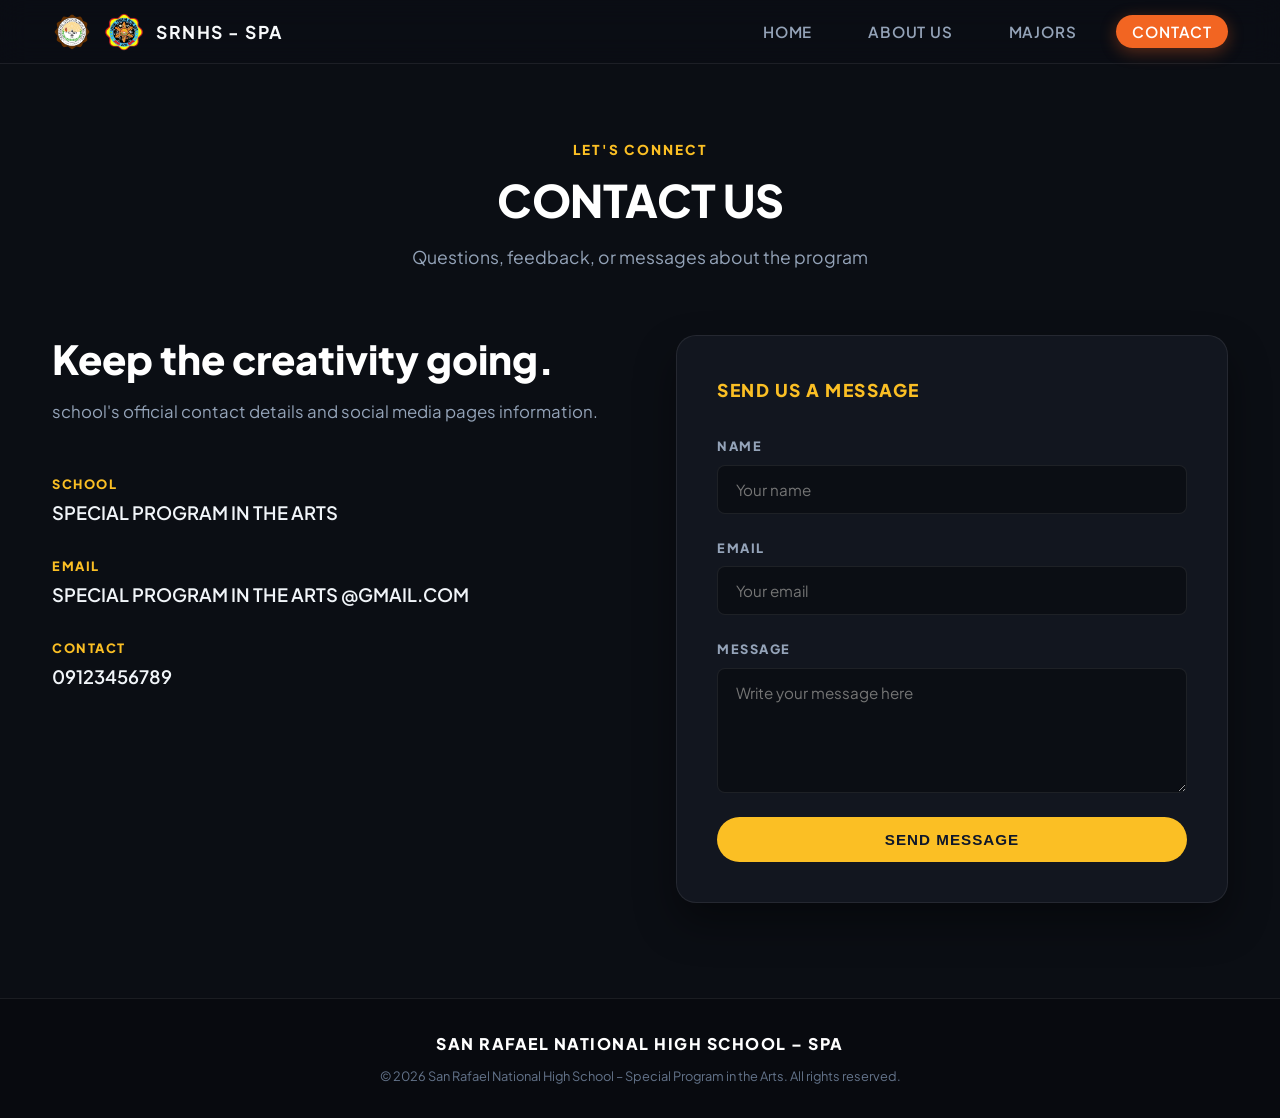
==== contact.html @ e234f444 "Initial commit" ====
<!DOCTYPE html>
<html lang="en">
<head>
    <meta charset="UTF-8" />
    <meta http-equiv="X-UA-Compatible" content="IE=edge" />
    <meta name="viewport" content="width=device-width, initial-scale=1.0" />
    <title>Contact Us – Special Program in the Arts | SRNHS</title>
    <link rel="icon" type="image/png" href="assets/logo/srnhs-logo.png" />
    <link rel="stylesheet" href="css/style.css" />
    <link rel="stylesheet" href="css/responsive.css" />
    <link rel="stylesheet" href="css/animations.css" />
</head>
<body>
    <header>
        <div class="container">
            <nav class="navbar" id="navbar">
                <div class="brand">
                    <a href="index.html">
                        <img class="brand-logo brand-logo-snrhs" src="assets/logo/srnhs-logo.png" alt="SNRHS logo" />
                        <img class="brand-logo brand-logo-spa" src="assets/logo/spa-logo.png" alt="SPA logo" />
                        <span class="brand-text">SRNHS - SPA</span>
                    </a>
                </div>
                <ul class="nav-links" id="nav-links">
                    <li><a href="index.html">HOME</a></li>
                    <li><a href="about.html">ABOUT US</a></li>
                    <li><a href="majors.html">MAJORS</a></li>
                    <li><a href="contact.html" class="active">CONTACT</a></li>
                </ul>
                <div class="burger" id="burger" aria-label="Toggle menu" role="button">
                    <div class="line1"></div>
                    <div class="line2"></div>
                    <div class="line3"></div>
                </div>
            </nav>
        </div>
    </header>

    <main>
        <!-- Page 11: Contact Us -->
        <section class="contact-hero">
            <div class="container">
                <span class="section-eyebrow reveal">LET'S CONNECT</span>
                <h1 class="section-title reveal delay-100">CONTACT US</h1>
                <p class="section-subtitle reveal delay-200">Questions, feedback, or messages about the program</p>
            </div>
        </section>

        <section class="contact-section">
            <div class="container">
                <div class="contact-grid">
                    <!-- Left Column: Info Details -->
                    <div class="contact-info-col reveal">
                        <h3>Keep the creativity going.</h3>
                        <p>school's official contact details and social media pages information.</p>

                        <div class="contact-details-list">
                            <div class="contact-detail-item">
                                <span class="contact-label">SCHOOL</span>
                                <span class="contact-val">SPECIAL PROGRAM IN THE ARTS</span>
                            </div>

                            <div class="contact-detail-item">
                                <span class="contact-label">EMAIL</span>
                                <span class="contact-val"><a href="mailto:specialprograminthearts@gmail.com">SPECIAL PROGRAM IN THE ARTS @GMAIL.COM</a></span>
                            </div>

                            <div class="contact-detail-item">
                                <span class="contact-label">CONTACT</span>
                                <span class="contact-val"><a href="tel:09123456789">09123456789</a></span>
                            </div>
                        </div>
                    </div>

                    <!-- Right Column: Interactive Form -->
                    <div class="contact-form-card reveal delay-200">
                        <h4>SEND US A MESSAGE</h4>
                        <div id="formAlert" class="form-alert" role="alert"></div>

                        <form id="contactForm" novalidate>
                            <div class="form-group">
                                <label for="name">NAME</label>
                                <input type="text" id="name" class="form-control" placeholder="Your name" required />
                            </div>

                            <div class="form-group">
                                <label for="email">EMAIL</label>
                                <input type="email" id="email" class="form-control" placeholder="Your email" required />
                            </div>

                            <div class="form-group">
                                <label for="message">MESSAGE</label>
                                <textarea id="message" class="form-control" placeholder="Write your message here" rows="5" required></textarea>
                            </div>

                            <button type="submit" class="btn-primary" style="width: 100%;">SEND MESSAGE</button>
                        </form>
                    </div>
                </div>
            </div>
        </section>
    </main>

    <footer>
        <div class="container footer-content">
            <div class="footer-brand">San Rafael National High School – SPA</div>
            <p class="footer-copy">&copy; 2026 San Rafael National High School – Special Program in the Arts. All rights reserved.</p>
        </div>
    </footer>

    <script src="js/navigation.js"></script>
    <script src="js/contact.js"></script>
    <script src="js/main.js"></script>
</body>
</html>
---- css/style.css ----
/* ==========================================================================
   SPA-Portfolio: San Rafael National High School - Special Program in the Arts
   Main Stylesheet (css/style.css)
   ========================================================================== */

@import url('https://fonts.googleapis.com/css2?family=Plus+Jakarta+Sans:wght@300;400;500;600;700;800&family=Cabinet+Grotesk:wght@700;800;900&display=swap');

:root {
    --bg-dark: #0b0e14;
    --bg-surface: #12161f;
    --bg-surface-elevated: #181d28;
    --bg-surface-card: #1c2230;
    --bg-card-light: #fbf9f5;
    
    --primary: #f26522;
    --primary-hover: #d95316;
    --primary-light: #ff8c4b;
    --primary-glow: rgba(242, 101, 34, 0.35);

    --accent-gold: #fbbf24;
    --accent-red: #ef4444;

    --text-main: #f8fafc;
    --text-muted: #94a3b8;
    --text-subtle: #64748b;
    --text-dark: #0f172a;
    --text-dark-muted: #475569;

    --border-color: rgba(255, 255, 255, 0.08);
    --border-highlight: rgba(242, 101, 34, 0.3);

    --radius-sm: 8px;
    --radius-md: 14px;
    --radius-lg: 20px;
    --radius-full: 9999px;

    --font-heading: 'Plus Jakarta Sans', system-ui, -apple-system, sans-serif;
    --font-body: 'Plus Jakarta Sans', system-ui, -apple-system, sans-serif;

    --container-max: 1240px;
    --transition-fast: 0.2s ease;
    --transition-medium: 0.35s ease;
}

/* ---------------- Global Reset & Base Styles ---------------- */
* {
    margin: 0;
    padding: 0;
    box-sizing: border-box;
}

html {
    scroll-behavior: smooth;
}

body {
    background-color: var(--bg-dark);
    color: var(--text-main);
    font-family: var(--font-body);
    font-size: 16px;
    line-height: 1.6;
    min-height: 100vh;
    display: flex;
    flex-direction: column;
    overflow-x: hidden;
    -webkit-font-smoothing: antialiased;
}

a {
    color: inherit;
    text-decoration: none;
    transition: color var(--transition-fast);
}

img {
    max-width: 100%;
    height: auto;
    display: block;
}

ul {
    list-style: none;
}

.container {
    width: 100%;
    max-width: var(--container-max);
    margin: 0 auto;
    padding: 0 2rem;
}

/* ---------------- Header & Navigation ---------------- */
header {
    position: sticky;
    top: 0;
    height: 64px;
    min-height: 64px;
    max-height: 64px;
    box-sizing: border-box;
    z-index: 1000;
    background: rgba(11, 14, 20, 0.85);
    backdrop-filter: blur(14px);
    -webkit-backdrop-filter: blur(14px);
    border-bottom: 1px solid var(--border-color);
    transition: background var(--transition-fast), border-color var(--transition-fast);
}

header.scrolled {
    background: rgba(11, 14, 20, 0.95);
    border-bottom: 1px solid rgba(242, 101, 34, 0.2);
    box-shadow: 0 10px 30px rgba(0, 0, 0, 0.5);
}

.navbar {
    display: flex;
    align-items: center;
    justify-content: space-between;
    height: 64px;
}

.brand a {
    display: flex;
    align-items: center;
    gap: 12px;
    font-weight: 800;
    font-size: 1.15rem;
    letter-spacing: 1.5px;
    color: var(--text-main);
}

.brand-logo {
    width: auto;
    height: 40px;
    object-fit: contain;
    display: block;
}

.brand-badge {
    background: linear-gradient(135deg, var(--primary), var(--primary-hover));
    color: #fff;
    padding: 4px 10px;
    border-radius: var(--radius-sm);
    font-size: 0.85rem;
    font-weight: 800;
    letter-spacing: 1px;
}

.brand-text {
    font-size: 1.1rem;
    font-weight: 700;
    text-transform: uppercase;
}

.nav-links {
    display: flex;
    align-items: center;
    gap: 1.5rem;
}

.nav-links li a {
    font-size: 0.95rem;
    font-weight: 600;
    letter-spacing: 0.8px;
    text-transform: uppercase;
    color: var(--text-muted);
    padding: 0.45rem 1rem;
    border-radius: var(--radius-full);
    transition: all var(--transition-fast);
    position: relative;
}

.nav-links li a:hover {
    color: #ffffff;
}

.nav-links li a.active {
    background-color: var(--primary);
    color: #ffffff;
    box-shadow: 0 4px 16px var(--primary-glow);
}

/* Burger Menu Toggle */
.burger {
    display: none;
    cursor: pointer;
    flex-direction: column;
    gap: 6px;
    padding: 8px;
    z-index: 1001;
}

.burger div {
    width: 26px;
    height: 2.5px;
    background-color: var(--text-main);
    border-radius: 2px;
    transition: all var(--transition-fast);
}

/* ---------------- Buttons ---------------- */
.btn-primary {
    display: inline-flex;
    align-items: center;
    justify-content: center;
    gap: 10px;
    background-color: var(--primary);
    color: #ffffff;
    font-weight: 700;
    font-size: 0.95rem;
    letter-spacing: 1px;
    text-transform: uppercase;
    padding: 14px 32px;
    border-radius: var(--radius-full);
    border: none;
    cursor: pointer;
    box-shadow: none;
    transition: all var(--transition-medium);
}

.btn-primary:hover {
    background-color: var(--primary-hover);
    box-shadow: none;
    color: #fff;
}

.btn-secondary {
    display: inline-flex;
    align-items: center;
    justify-content: center;
    background-color: transparent;
    color: var(--text-main);
    font-weight: 700;
    font-size: 0.95rem;
    letter-spacing: 1px;
    text-transform: uppercase;
    padding: 13px 30px;
    border-radius: var(--radius-full);
    border: 1.5px solid var(--border-color);
    cursor: pointer;
    transition: all var(--transition-fast);
}

.btn-secondary:hover {
    border-color: var(--primary);
    color: var(--primary);
    background-color: rgba(242, 101, 34, 0.08);
}

/* ---------------- Eyebrows & Section Headers ---------------- */
.section-eyebrow {
    color: var(--primary);
    font-size: 0.85rem;
    font-weight: 800;
    text-transform: uppercase;
    letter-spacing: 2px;
    margin-bottom: 0.75rem;
    display: inline-block;
}

.contact-hero .section-eyebrow {
    color: var(--accent-gold);
}

.section-title {
    font-size: clamp(2rem, 3.5vw, 3rem);
    font-weight: 800;
    color: #ffffff;
    line-height: 1.2;
    margin-bottom: 1rem;
    letter-spacing: -0.5px;
}

.section-subtitle {
    color: var(--text-muted);
    font-size: 1.1rem;
    max-width: 650px;
    line-height: 1.6;
}

.text-center {
    text-align: center;
}

.text-center .section-subtitle {
    margin-left: auto;
    margin-right: auto;
}

/* ---------------- Page 1: Hero Section ---------------- */
.hero {
    position: relative;
    min-height: 80vh;
    display: flex;
    align-items: center;
    background-color: #0b0e14;
    overflow: hidden;
    padding: 5rem 0;
}

.hero-background {
    position: absolute;
    top: 0;
    left: 0;
    width: 100%;
    height: 100%;
    background-image: url('../assets/school/school-gate.jpg');
    background-size: cover;
    background-position: center 48%;
    opacity: 0.65;
    z-index: 1;
}

.hero-overlay {
    position: absolute;
    inset: 0;
    background: linear-gradient(
        90deg, 
        rgba(11, 14, 20, 0.95) 0%, 
        rgba(11, 14, 20, 0.8) 55%, 
        rgba(11, 14, 20, 0.6) 100%
    );
    z-index: 2;
}

.hero-container {
    position: relative;
    z-index: 3;
    display: grid;
    grid-template-columns: 1.4fr 0.6fr;
    gap: 4rem;
    align-items: center;
}

.hero-content {
    max-width: 720px;
}

.hero-content .section-eyebrow {
    color: var(--accent-gold);
}

.hero-content h1 {
    font-size: clamp(2.5rem, 5vw, 4.2rem);
    font-weight: 800;
    line-height: 1.1;
    color: #ffffff;
    margin-bottom: 1.5rem;
    letter-spacing: -1px;
}

.hero-content p {
    font-size: 1.15rem;
    color: #e2e8f0;
    margin-bottom: 2.5rem;
    line-height: 1.7;
    max-width: 580px;
}

/* Discipline keywords column in Hero */
.hero-disciplines {
    display: flex;
    flex-direction: column;
    gap: 1.25rem;
    align-items: flex-end;
}

.discipline-item {
    font-size: 1.35rem;
    font-weight: 500;
    color: var(--text-muted);
    letter-spacing: 0.5px;
    transition: all var(--transition-fast);
    cursor: default;
    position: relative;
    padding-right: 1.5rem;
}

.discipline-item::after {
    content: '';
    position: absolute;
    right: 0;
    top: 50%;
    width: 6px;
    height: 6px;
    border-radius: 50%;
    background-color: var(--primary);
    transform: translateY(-50%);
    opacity: 0.6;
    transition: all var(--transition-fast);
}

.discipline-item:hover {
    color: #ffffff;
    transform: translateX(-5px);
}

.discipline-item:hover::after {
    opacity: 1;
    transform: translateY(-50%) scale(1.5);
    background-color: var(--accent-gold);
}

/* ---------------- Page 1: Welcome & Highlights ---------------- */
.welcome-section {
    padding: 6rem 0;
    background: radial-gradient(circle at 50% 0%, rgba(242, 101, 34, 0.05), transparent 70%), var(--bg-dark);
}

.welcome-header {
    margin-bottom: 3.5rem;
}

.welcome-header .section-eyebrow {
    color: var(--accent-gold);
}

.welcome-cards-grid {
    display: grid;
    grid-template-columns: repeat(4, 1fr);
    gap: 1.5rem;
}

.preview-card {
    background: var(--bg-surface);
    border-radius: var(--radius-md);
    overflow: hidden;
    border: 1px solid var(--border-color);
    transition: all var(--transition-medium);
    display: flex;
    flex-direction: column;
}

.preview-card:hover {
    transform: translateY(-6px);
    border-color: var(--border-highlight);
    box-shadow: 0 15px 35px rgba(0, 0, 0, 0.4);
}

.preview-card-img-wrap {
    height: 220px;
    overflow: hidden;
    position: relative;
}

.preview-card-img-wrap img {
    width: 100%;
    height: 100%;
    object-fit: cover;
    transition: transform 0.5s ease;
}

.preview-card:hover .preview-card-img-wrap img {
    transform: scale(1.08);
}

.preview-card-caption {
    padding: 1.25rem;
    text-align: center;
    background-color: var(--bg-surface);
}

.preview-card-caption h4 {
    font-size: 0.95rem;
    font-weight: 800;
    color: var(--accent-gold);
    letter-spacing: 1.5px;
    text-transform: uppercase;
}

/* Page Indicator */
.page-indicator {
    text-align: right;
    font-size: 1.2rem;
    font-weight: 800;
    color: var(--primary);
    padding: 2rem 0;
}

/* ---------------- Page 2: About Us (Mission, Vision, Objectives) ---------------- */
.about-hero {
    padding: 5rem 0 3rem;
    text-align: center;
    border-bottom: 1px solid var(--border-color);
}

.about-hero .section-eyebrow {
    color: var(--text-main);
}

.mvo-section {
    padding: 5rem 0 7rem;
}

.mvo-grid {
    display: grid;
    grid-template-columns: 0.9fr 1.1fr;
    gap: 4.5rem;
    align-items: center;
}

.mvo-emblem-wrap {
    display: flex;
    justify-content: center;
    align-items: center;
}

.mvo-emblem {
    width: 100%;
    max-width: 440px;
    filter: none;
    transform: none;
    animation: none;
}

.mvo-content {
    display: flex;
    flex-direction: column;
    gap: 2.25rem;
}

.mvo-block h3 {
    font-size: 1.6rem;
    font-weight: 800;
    color: var(--accent-gold);
    text-transform: uppercase;
    letter-spacing: 1.5px;
    margin-bottom: 0.75rem;
    display: flex;
    align-items: center;
    gap: 10px;
}

.mvo-block p {
    color: #e2e8f0;
    font-size: 1.05rem;
    line-height: 1.7;
}

.objectives-list {
    list-style: none;
    counter-reset: obj-counter;
    display: flex;
    flex-direction: column;
    gap: 1rem;
}

.objectives-list li {
    counter-increment: obj-counter;
    position: relative;
    padding-left: 2.5rem;
    color: #cbd5e1;
    font-size: 1rem;
    line-height: 1.6;
}

.objectives-list li::before {
    content: counter(obj-counter) ".";
    position: absolute;
    left: 0;
    top: 0;
    font-weight: 800;
    color: var(--accent-gold);
    font-size: 1.1rem;
}

.mvo-actions {
    margin-top: 1rem;
}

/* ---------------- Page 3: Majors Overview (Explore the 6 Disciplines) ---------------- */
.majors-hero {
    padding: 5rem 0 4rem;
    text-align: center;
}

.majors-hero .section-subtitle,
.contact-hero .section-subtitle {
    margin-left: auto;
    margin-right: auto;
    text-align: center;
}

.disciplines-grid {
    display: grid;
    grid-template-columns: repeat(3, 1fr);
    gap: 2rem;
    margin-bottom: 6rem;
}

/* Editorial Style Cards (Dark image top, Cream body bottom) */
.discipline-card {
    background: var(--bg-card-light);
    border-radius: var(--radius-md);
    overflow: hidden;
    box-shadow: 0 15px 35px rgba(0, 0, 0, 0.4);
    display: flex;
    flex-direction: column;
    transition: all var(--transition-medium);
}

.discipline-card:hover {
    transform: translateY(-8px);
    box-shadow: 0 22px 45px rgba(0, 0, 0, 0.6);
}

.discipline-card-img {
    height: 230px;
    position: relative;
    overflow: hidden;
    background-color: #0b0f19;
}

.discipline-card-img img {
    width: 100%;
    height: 100%;
    object-fit: cover;
    transition: transform 0.6s ease;
}

.discipline-card:hover .discipline-card-img img {
    transform: scale(1.08);
}

.discipline-card-body {
    padding: 1.75rem;
    background-color: var(--bg-card-light);
    color: var(--text-dark);
    display: flex;
    flex-direction: column;
    flex-grow: 1;
}

.discipline-card-tag {
    font-size: 0.75rem;
    font-weight: 800;
    color: var(--primary);
    letter-spacing: 1.5px;
    text-transform: uppercase;
    margin-bottom: 0.5rem;
}

.discipline-card-title {
    font-size: 1.5rem;
    font-weight: 800;
    color: var(--text-dark);
    margin-bottom: 0.5rem;
}

.discipline-card-desc {
    color: var(--text-dark-muted);
    font-size: 0.95rem;
    line-height: 1.5;
    margin-bottom: 1.25rem;
}

.discipline-card-link {
    display: inline-flex;
    align-items: center;
    gap: 6px;
    color: var(--primary);
    font-weight: 700;
    font-size: 0.85rem;
    text-transform: uppercase;
    letter-spacing: 0.5px;
    margin-top: auto;
}

.discipline-card-link span {
    transition: transform var(--transition-fast);
}

.discipline-card:hover .discipline-card-link span {
    transform: translateX(4px);
}



/* ---------------- Pages 5-10: Major Detail Template ---------------- */
.major-hero {
    padding: 4.5rem 0 3rem;
    text-align: center;
}

.major-hero .section-eyebrow,
.major-hero .section-title,
.major-hero .section-subtitle {
    display: block;
    margin-left: auto;
    margin-right: auto;
}

.major-hero .section-eyebrow {
    width: fit-content;
}

.major-detail-section {
    padding: 2rem 0 6rem;
}

.major-detail-grid {
    display: grid;
    grid-template-columns: 1.1fr 0.9fr;
    gap: 3.5rem;
    align-items: flex-start;
}

.major-main-artwork {
    border-radius: var(--radius-lg);
    overflow: hidden;
    box-shadow: 0 25px 50px rgba(0, 0, 0, 0.6);
    border: 1px solid var(--border-color);
    background-color: var(--bg-surface);
    aspect-ratio: 4 / 3;
}

.major-main-artwork img {
    width: 100%;
    height: 100%;
    object-fit: cover;
    display: block;
}

.major-info-col > .section-eyebrow {
    color: var(--accent-gold);
}

.major-info-col h3 {
    font-size: 2.2rem;
    font-weight: 800;
    color: #ffffff;
    margin-bottom: 1.25rem;
}

.major-description {
    color: #cbd5e1;
    font-size: 1.05rem;
    line-height: 1.8;
    margin-bottom: 2.5rem;
}

.student-works-header {
    font-size: 0.85rem;
    font-weight: 800;
    color: var(--accent-gold);
    text-transform: uppercase;
    letter-spacing: 2px;
    margin-bottom: 1.25rem;
}

.student-works-grid {
    display: grid;
    grid-template-columns: 1fr 1fr;
    gap: 1.25rem;
}

.work-thumb-card {
    border-radius: var(--radius-sm);
    overflow: hidden;
    border: 1px solid var(--border-color);
    background-color: var(--bg-surface);
    cursor: pointer;
    position: relative;
    transition: all var(--transition-fast);
}

.work-thumb-card:hover {
    transform: translateY(-4px);
    border-color: var(--primary);
    box-shadow: 0 10px 25px rgba(242, 101, 34, 0.25);
}

.work-thumb-card img {
    width: 100%;
    height: 140px;
    object-fit: cover;
    transition: transform var(--transition-medium);
}

.work-thumb-card:hover img {
    transform: scale(1.05);
}

/* Major Quick Switcher / Tabs */
.major-switcher {
    display: flex;
    justify-content: center;
    flex-wrap: wrap;
    gap: 0.75rem;
    margin-top: 3rem;
    padding-top: 2rem;
    border-top: 1px solid var(--border-color);
}

.switcher-pill {
    padding: 8px 18px;
    border-radius: var(--radius-full);
    font-size: 0.85rem;
    font-weight: 700;
    color: var(--text-muted);
    background-color: var(--bg-surface);
    border: 1px solid var(--border-color);
    transition: all var(--transition-fast);
}

.switcher-pill:hover,
.switcher-pill.active {
    background-color: var(--primary);
    color: #ffffff;
    border-color: var(--primary);
}

/* ---------------- Page 11: Contact Page ---------------- */
.contact-hero {
    padding: 4.5rem 0 2rem;
    text-align: center;
}

.contact-section {
    padding: 2rem 0 6rem;
}

.contact-grid {
    display: grid;
    grid-template-columns: 1fr 1fr;
    gap: 4.5rem;
    align-items: flex-start;
}

.contact-info-col h3 {
    font-size: 2.5rem;
    font-weight: 800;
    color: #ffffff;
    margin-bottom: 1rem;
    line-height: 1.2;
}

.contact-info-col > p {
    color: var(--text-muted);
    font-size: 1.05rem;
    line-height: 1.6;
    margin-bottom: 3rem;
}

.contact-details-list {
    display: flex;
    flex-direction: column;
    gap: 1.75rem;
}

.contact-detail-item {
    display: flex;
    flex-direction: column;
    gap: 4px;
}

.contact-label {
    font-size: 0.8rem;
    font-weight: 800;
    color: var(--accent-gold);
    letter-spacing: 1.5px;
    text-transform: uppercase;
}

.contact-val {
    font-size: 1.15rem;
    color: #f1f5f9;
    font-weight: 600;
}

.contact-val a:hover {
    color: var(--primary);
}

/* Contact Form Card */
.contact-form-card {
    background-color: var(--bg-surface);
    border: 1px solid var(--border-color);
    border-radius: var(--radius-lg);
    padding: 2.5rem;
    box-shadow: 0 20px 40px rgba(0, 0, 0, 0.4);
}

.contact-form-card h4 {
    font-size: 1.1rem;
    font-weight: 800;
    color: var(--accent-gold);
    letter-spacing: 1.5px;
    text-transform: uppercase;
    margin-bottom: 2rem;
}

.contact-form-card .btn-primary {
    background-color: var(--accent-gold);
    color: var(--text-dark);
    box-shadow: none;
}

.form-group {
    margin-bottom: 1.5rem;
    display: flex;
    flex-direction: column;
    gap: 8px;
}

.form-group label {
    font-size: 0.8rem;
    font-weight: 800;
    color: var(--text-muted);
    letter-spacing: 1.5px;
    text-transform: uppercase;
}

.form-control {
    width: 100%;
    background-color: #0b0e14;
    border: 1.5px solid var(--border-color);
    border-radius: var(--radius-sm);
    padding: 14px 18px;
    color: #ffffff;
    font-family: inherit;
    font-size: 0.95rem;
    transition: all var(--transition-fast);
}

.form-control:focus {
    outline: none;
    border-color: var(--primary);
    box-shadow: 0 0 0 3px rgba(242, 101, 34, 0.2);
}

textarea.form-control {
    min-height: 120px;
    resize: vertical;
}

.form-alert {
    display: none;
    padding: 12px 16px;
    border-radius: var(--radius-sm);
    font-size: 0.9rem;
    font-weight: 600;
    margin-bottom: 1.5rem;
}

.form-alert.success {
    display: block;
    background-color: rgba(34, 197, 94, 0.15);
    color: #4ade80;
    border: 1px solid rgba(34, 197, 94, 0.3);
}

.form-alert.error {
    display: block;
    background-color: rgba(239, 68, 68, 0.15);
    color: #f87171;
    border: 1px solid rgba(239, 68, 68, 0.3);
}

/* ---------------- Footer ---------------- */
footer {
    margin-top: auto;
    background-color: #080a0f;
    border-top: 1px solid var(--border-color);
    padding: 1.5rem 0;
    height: 120px;
    min-height: 120px;
    max-height: 120px;
    box-sizing: border-box;
    text-align: center;
}

.footer-content {
    display: flex;
    flex-direction: column;
    align-items: center;
    justify-content: center;
    gap: 0.6rem;
    height: 100%;
}

.footer-brand {
    font-weight: 800;
    font-size: 1rem;
    letter-spacing: 1.5px;
    color: #ffffff;
    text-transform: uppercase;
}

.footer-links {
    display: flex;
    gap: 1.5rem;
}

.footer-links a {
    color: var(--text-muted);
    font-size: 0.85rem;
    font-weight: 500;
}

.footer-links a:hover {
    color: #ffffff;
}

.footer-copy {
    color: var(--text-subtle);
    font-size: 0.8rem;
}

/* ---------------- Lightbox Modal for Artworks ---------------- */
.modal-overlay {
    position: fixed;
    inset: 0;
    background-color: rgba(0, 0, 0, 0.9);
    backdrop-filter: blur(8px);
    display: flex;
    align-items: center;
    justify-content: center;
    padding: 2rem;
    z-index: 2000;
    opacity: 0;
    visibility: hidden;
    transition: all var(--transition-fast);
}

.modal-overlay.active {
    opacity: 1;
    visibility: visible;
}

.modal-container {
    max-width: 900px;
    width: 100%;
    background-color: var(--bg-surface);
    border-radius: var(--radius-md);
    overflow: hidden;
    border: 1px solid var(--border-color);
    position: relative;
    transform: scale(0.9);
    transition: transform var(--transition-fast);
}

.modal-overlay.active .modal-container {
    transform: scale(1);
}

.modal-close {
    position: absolute;
    top: 15px;
    right: 15px;
    background: rgba(0, 0, 0, 0.6);
    color: #fff;
    border: none;
    font-size: 1.5rem;
    width: 38px;
    height: 38px;
    border-radius: 50%;
    cursor: pointer;
    display: flex;
    align-items: center;
    justify-content: center;
    z-index: 10;
}

.modal-img-wrap img {
    width: 100%;
    max-height: 65vh;
    object-fit: contain;
    background: #000;
}
---- css/responsive.css ----
/* ==========================================================================
   SPA-Portfolio: Responsive Media Queries
   (css/responsive.css)
   ========================================================================== */

@media (max-width: 1024px) {
    .container {
        padding: 0 1.5rem;
    }

    .hero-container {
        grid-template-columns: 1fr;
        gap: 3rem;
    }

    .hero-disciplines {
        flex-direction: row;
        flex-wrap: wrap;
        justify-content: flex-start;
        align-items: center;
        gap: 1rem;
        background: rgba(18, 22, 31, 0.7);
        padding: 1.25rem;
        border-radius: var(--radius-md);
        border: 1px solid var(--border-color);
    }

    .discipline-item {
        font-size: 1.05rem;
        padding-right: 1.2rem;
    }

    .welcome-cards-grid {
        grid-template-columns: repeat(2, 1fr);
        gap: 1.5rem;
    }

    .disciplines-grid {
        grid-template-columns: repeat(2, 1fr);
        gap: 1.5rem;
    }

    .mvo-grid {
        grid-template-columns: 1fr;
        gap: 3rem;
        text-align: center;
    }

    .mvo-emblem-wrap {
        margin: 0 auto;
    }

    .mvo-block h3 {
        justify-content: center;
    }

    .objectives-list {
        text-align: left;
    }

    .major-detail-grid {
        grid-template-columns: 1fr;
        gap: 2.5rem;
    }

    .contact-grid {
        grid-template-columns: 1fr;
        gap: 3rem;
    }
}

@media (max-width: 768px) {
    /* Mobile Navigation Drawer */
    header {
        height: 56px;
        min-height: 56px;
        max-height: 56px;
    }

    .navbar {
        height: 56px;
    }

    .burger {
        display: flex;
    }

    .nav-links {
        position: fixed;
        top: 56px;
        right: 0;
        width: 100%;
        max-width: 320px;
        height: calc(100vh - 56px);
        background-color: #0d1017;
        border-left: 1px solid var(--border-color);
        flex-direction: column;
        align-items: flex-start;
        padding: 2.5rem 2rem;
        gap: 1.5rem;
        transform: translateX(100%);
        transition: transform 0.35s cubic-bezier(0.4, 0, 0.2, 1);
        box-shadow: -15px 0 30px rgba(0, 0, 0, 0.7);
    }

    .nav-links.nav-active {
        transform: translateX(0%);
    }

    .nav-links li {
        width: 100%;
    }

    .nav-links li a {
        display: block;
        width: 100%;
        padding: 12px 18px;
    }

    /* Burger Animation */
    .burger.toggle .line1 {
        transform: rotate(-45deg) translate(-5px, 6px);
    }

    .burger.toggle .line2 {
        opacity: 0;
    }

    .burger.toggle .line3 {
        transform: rotate(45deg) translate(-5px, -6px);
    }

    .hero-content h1 {
        font-size: 2.4rem;
    }

    .hero-content p {
        font-size: 1rem;
    }

    .section-title {
        font-size: 2rem;
    }

    .welcome-cards-grid {
        grid-template-columns: 1fr;
        max-width: 420px;
        margin: 0 auto;
    }

    .disciplines-grid {
        grid-template-columns: 1fr;
        max-width: 480px;
        margin: 0 auto 4rem;
    }

    .student-works-grid {
        grid-template-columns: 1fr;
    }

    .contact-form-card {
        padding: 1.75rem;
    }

    .contact-info-col h3 {
        font-size: 2rem;
    }

    .footer-links {
        flex-direction: column;
        gap: 0.75rem;
    }
}

@media (max-width: 480px) {
    .navbar {
        height: 56px;
    }

    .nav-links {
        top: 56px;
        height: calc(100vh - 56px);
        max-width: 100%;
    }

    .brand-text {
        font-size: 0.95rem;
    }

    .hero {
        padding: 3rem 0;
    }

    .hero-content h1 {
        font-size: 2rem;
    }

    .btn-primary, .btn-secondary {
        width: 100%;
    }

}
---- css/animations.css ----
/* ==========================================================================
   SPA-Portfolio: Animations & Micro-Interactions
   (css/animations.css)
   ========================================================================== */

@keyframes fadeIn {
    from {
        opacity: 0;
    }
    to {
        opacity: 1;
    }
}

@keyframes fadeInUp {
    from {
        opacity: 0;
        transform: translateY(24px);
    }
    to {
        opacity: 1;
        transform: translateY(0);
    }
}

@keyframes pulseGlow {
    0%, 100% {
        box-shadow: 0 0 15px rgba(242, 101, 34, 0.3);
    }
    50% {
        box-shadow: 0 0 30px rgba(242, 101, 34, 0.65);
    }
}

/* Scroll reveal utility classes */
.reveal {
    opacity: 0;
    transform: translateY(30px);
    transition: opacity 0.8s cubic-bezier(0.16, 1, 0.3, 1), transform 0.8s cubic-bezier(0.16, 1, 0.3, 1);
    will-change: opacity, transform;
}

.reveal.revealed {
    opacity: 1;
    transform: translateY(0);
}

.mvo-emblem-wrap.reveal,
.mvo-emblem-wrap.reveal.revealed {
    opacity: 1;
    transform: none;
    transition: none;
    will-change: auto;
}

.delay-100 { transition-delay: 100ms; }
.delay-200 { transition-delay: 200ms; }
.delay-300 { transition-delay: 300ms; }
.delay-400 { transition-delay: 400ms; }
.delay-500 { transition-delay: 500ms; }

/* Interactive Hover States */
.hover-lift {
    transition: transform 0.3s ease, box-shadow 0.3s ease;
}

.hover-lift:hover {
    transform: translateY(-6px);
    box-shadow: 0 16px 32px rgba(0, 0, 0, 0.4);
}
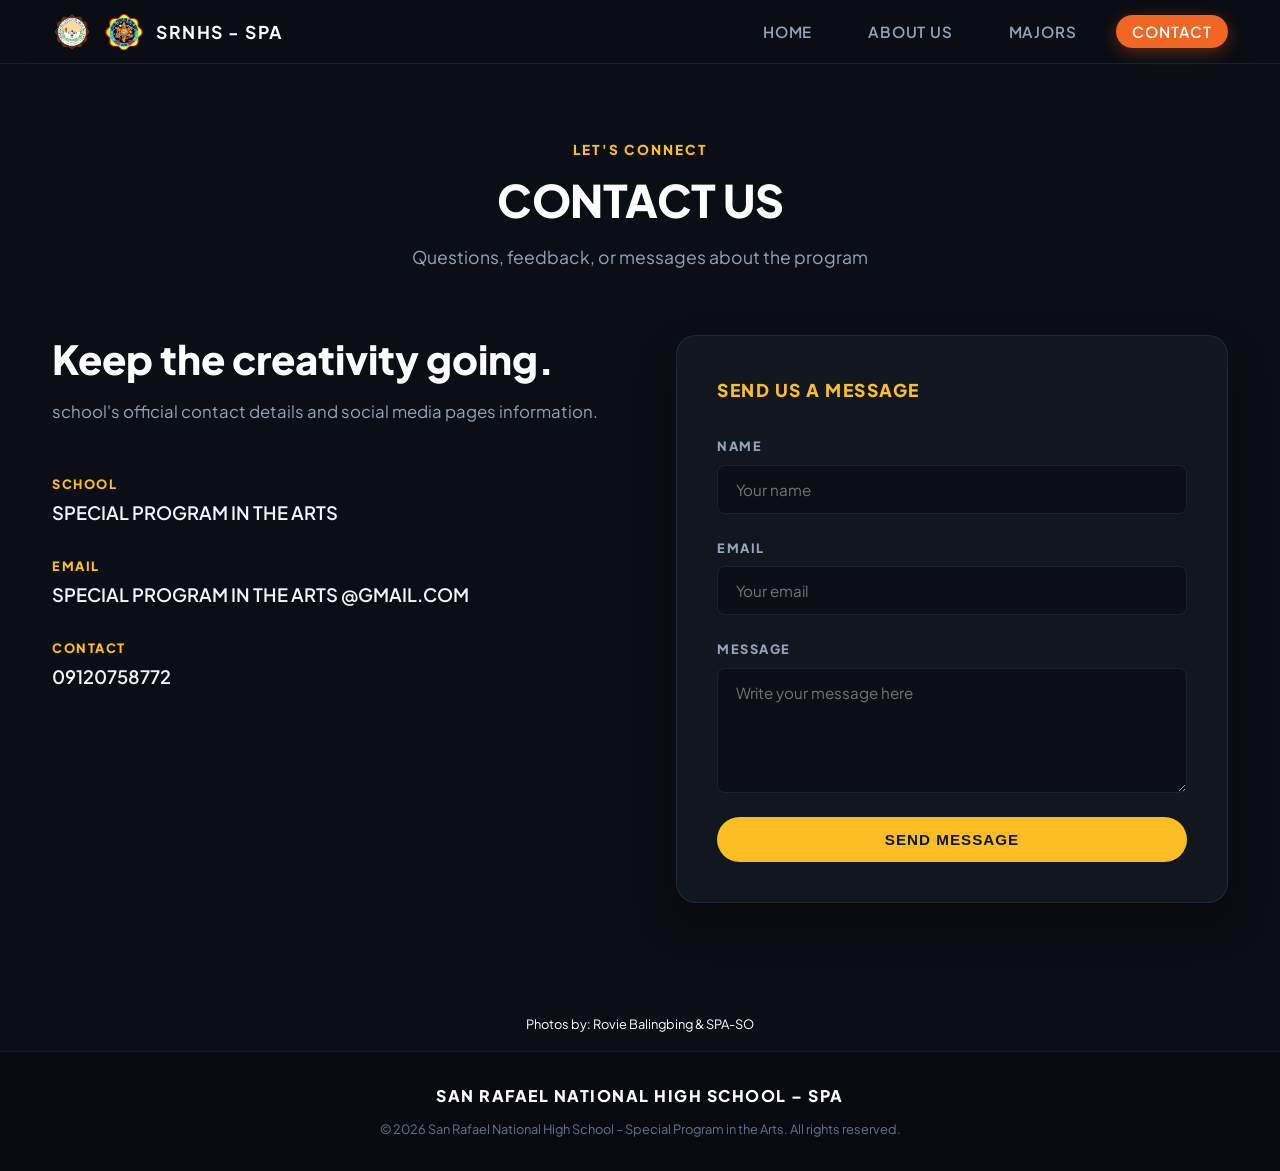
==== commit b079cfd5: "Update contact number and photo credit" ====
--- a/contact.html
+++ b/contact.html
@@ -67,7 +67,7 @@
 
                             <div class="contact-detail-item">
                                 <span class="contact-label">CONTACT</span>
-                                <span class="contact-val"><a href="tel:09123456789">09123456789</a></span>
+                                <span class="contact-val"><a href="tel:09120758772">09120758772</a></span>
                             </div>
                         </div>
                     </div>
@@ -101,6 +101,8 @@
         </section>
     </main>
 
+    <div class="photo-credit">Photos by: Rovie Balingbing &amp; SPA-SO</div>
+
     <footer>
         <div class="container footer-content">
             <div class="footer-brand">San Rafael National High School – SPA</div>
--- a/css/style.css
+++ b/css/style.css
@@ -51,6 +51,9 @@
 
 html {
     scroll-behavior: smooth;
+    max-width: 100%;
+    overflow-x: hidden;
+    overflow-x: clip;
 }
 
 body {
@@ -62,7 +65,9 @@
     min-height: 100vh;
     display: flex;
     flex-direction: column;
+    max-width: 100%;
     overflow-x: hidden;
+    overflow-x: clip;
     -webkit-font-smoothing: antialiased;
 }
 
@@ -957,6 +962,13 @@
 }
 
 /* ---------------- Footer ---------------- */
+.photo-credit {
+    padding: 1rem 0;
+    color: #ffffff;
+    font-size: 0.8rem;
+    text-align: center;
+}
+
 footer {
     margin-top: auto;
     background-color: #080a0f;
--- a/css/responsive.css
+++ b/css/responsive.css
@@ -75,22 +75,37 @@
         height: 56px;
         min-height: 56px;
         max-height: 56px;
+        backdrop-filter: none;
+        -webkit-backdrop-filter: none;
+        background: rgba(11, 14, 20, 0.98);
+        z-index: 1001;
     }
 
     .navbar {
         height: 56px;
+        pointer-events: auto;
+        opacity: 1;
+    }
+
+    .container {
+        padding-left: 1rem;
+        padding-right: 1rem;
     }
 
     .burger {
         display: flex;
+        position: relative;
+        z-index: 1001;
+        pointer-events: auto;
+        opacity: 1;
     }
 
     .nav-links {
         position: fixed;
         top: 56px;
         right: 0;
-        width: 100%;
-        max-width: 320px;
+        width: min(320px, 100%);
+        max-width: 100%;
         height: calc(100vh - 56px);
         background-color: #0d1017;
         border-left: 1px solid var(--border-color);
@@ -99,22 +114,62 @@
         padding: 2.5rem 2rem;
         gap: 1.5rem;
         transform: translateX(100%);
-        transition: transform 0.35s cubic-bezier(0.4, 0, 0.2, 1);
-        box-shadow: -15px 0 30px rgba(0, 0, 0, 0.7);
+        visibility: hidden;
+        pointer-events: none;
+        opacity: 0;
+        box-shadow: none;
+        z-index: 1000;
+        transition: transform 0.35s cubic-bezier(0.4, 0, 0.2, 1), visibility 0.35s;
     }
 
     .nav-links.nav-active {
         transform: translateX(0%);
+        visibility: visible;
+        pointer-events: auto;
+        opacity: 1;
+        box-shadow: -15px 0 30px rgba(0, 0, 0, 0.7);
     }
 
     .nav-links li {
         width: 100%;
+        max-width: 100%;
+        pointer-events: auto;
+        opacity: 1;
     }
 
     .nav-links li a {
         display: block;
         width: 100%;
+        max-width: 100%;
         padding: 12px 18px;
+        color: #e6e9f0;
+        opacity: 1;
+        pointer-events: auto;
+    }
+
+    .nav-links li a:hover,
+    .nav-links li a:focus {
+        color: #ffffff;
+        box-shadow: none;
+    }
+
+    .nav-links li a.active {
+        background-color: #f26522;
+        color: #111318;
+        box-shadow: none;
+    }
+
+    body.nav-open::before {
+        content: '';
+        position: fixed;
+        inset: 56px 0 0;
+        background: rgba(0, 0, 0, 0.6);
+        z-index: 998;
+        pointer-events: auto;
+    }
+
+    body.nav-open {
+        overflow-x: hidden;
     }
 
     /* Burger Animation */
@@ -138,6 +193,27 @@
         font-size: 1rem;
     }
 
+    .hero-container,
+    .hero-content,
+    .hero-disciplines,
+    .hero-disciplines + * {
+        width: 100%;
+        max-width: 100%;
+    }
+
+    .hero-disciplines {
+        align-items: flex-start;
+    }
+
+    .discipline-item {
+        max-width: 100%;
+    }
+
+    .hero-content .btn-primary,
+    .hero-content .btn-secondary {
+        max-width: 100%;
+    }
+
     .section-title {
         font-size: 2rem;
     }
@@ -156,6 +232,19 @@
 
     .student-works-grid {
         grid-template-columns: 1fr;
+    }
+
+    .welcome-cards-grid,
+    .disciplines-grid,
+    .student-works-grid,
+    .preview-grid,
+    .major-detail-grid,
+    .contact-grid,
+    .mvo-grid,
+    .cards-grid,
+    .grid {
+        width: 100%;
+        max-width: 100%;
     }
 
     .contact-form-card {
@@ -179,8 +268,9 @@
 
     .nav-links {
         top: 56px;
+        width: 100%;
+        max-width: 100%;
         height: calc(100vh - 56px);
-        max-width: 100%;
     }
 
     .brand-text {
